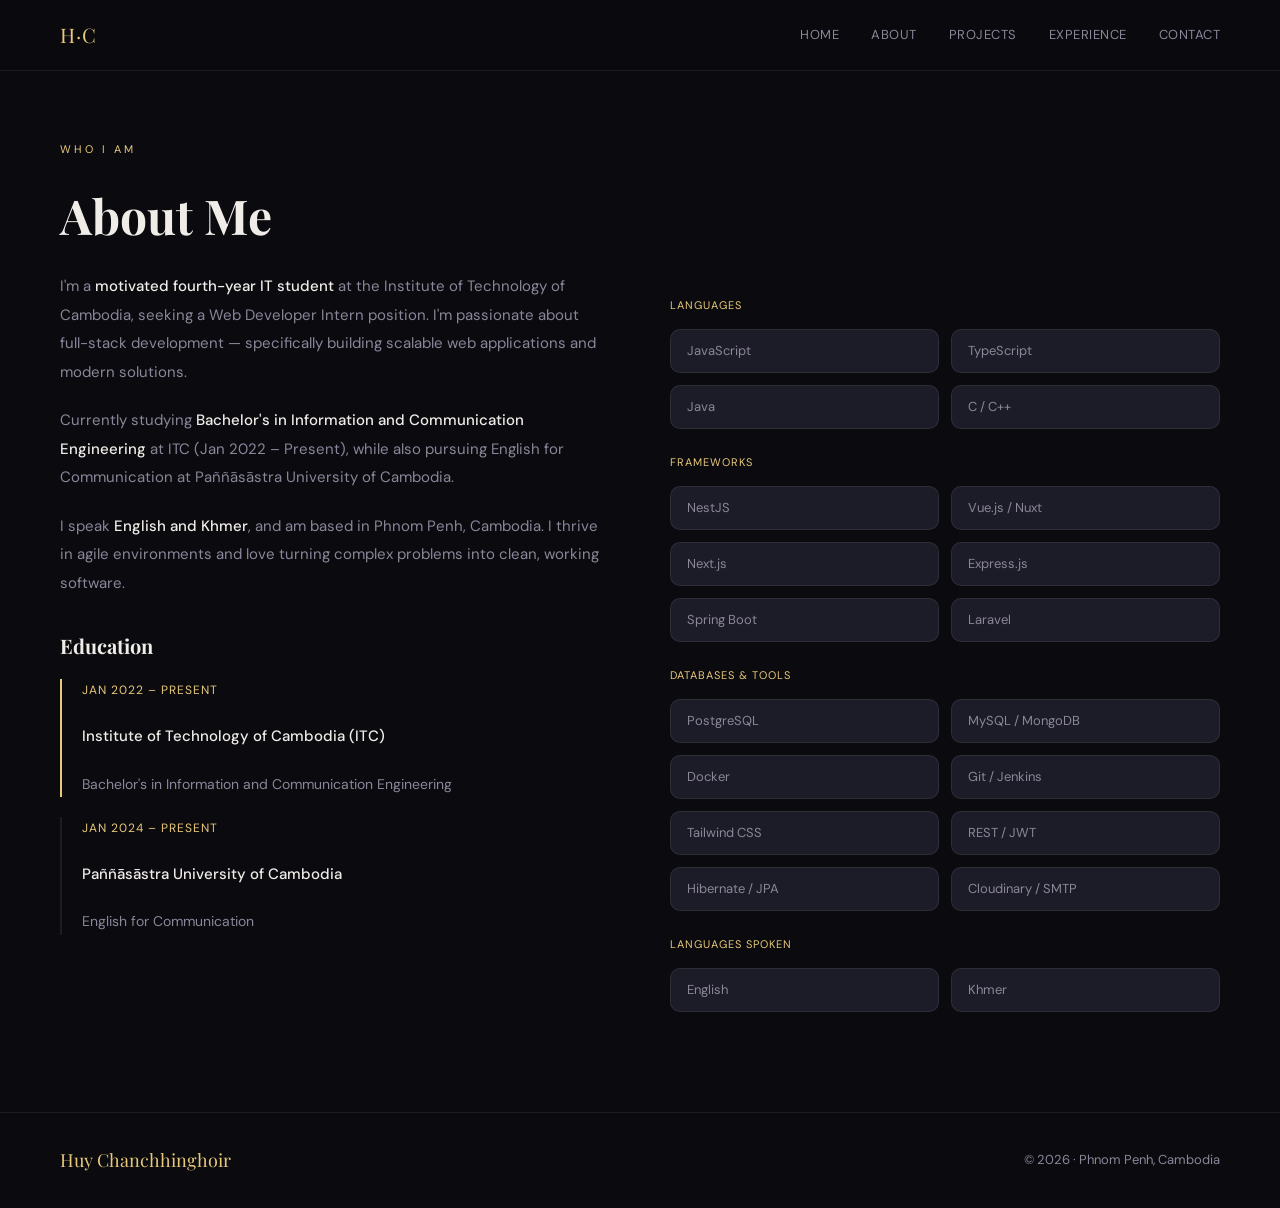
==== about.html @ 23d52115 "first commit" ====
<!DOCTYPE html>
<html lang="en">
<head>
  <meta charset="UTF-8"/>
  <meta name="viewport" content="width=device-width, initial-scale=1.0"/>
  <title>About | Huy Chanchhinghoir</title>
  <link rel="stylesheet" href="assets/css/style.css"/>
</head>
<body>

<nav>
  <div class="logo">H·C</div>
  <ul>
    <li><a href="index.html">Home</a></li>
    <li><a href="about.html">About</a></li>
    <li><a href="projects.html">Projects</a></li>
    <li><a href="experience.html">Experience</a></li>
    <li><a href="contact.html">Contact</a></li>
  </ul>
</nav>

<section style="padding-top:140px">
  <p class="section-eyebrow">Who I Am</p>
  <h2 class="section-title">About Me</h2>

  <div class="about-grid">
    <div class="about-text">
      <p>
        I'm a <strong>motivated fourth-year IT student</strong> at the Institute
        of Technology of Cambodia, seeking a Web Developer Intern position.
        I'm passionate about full-stack development — specifically building
        scalable web applications and modern solutions.
      </p>
      <p>
        Currently studying <strong>Bachelor's in Information and Communication
        Engineering</strong> at ITC (Jan 2022 – Present), while also pursuing
        English for Communication at Paññāsāstra University of Cambodia.
      </p>
      <p>
        I speak <strong>English and Khmer</strong>, and am based in Phnom Penh,
        Cambodia. I thrive in agile environments and love turning complex
        problems into clean, working software.
      </p>

      <h3 style="font-family:'Playfair Display',serif;margin:32px 0 16px;font-size:20px">Education</h3>
      <div style="border-left:2px solid var(--accent);padding-left:20px;margin-bottom:20px">
        <p style="font-size:12px;color:var(--accent);text-transform:uppercase;letter-spacing:1px">Jan 2022 – Present</p>
        <p style="font-weight:500;color:var(--text)">Institute of Technology of Cambodia (ITC)</p>
        <p style="color:var(--muted);font-size:14px">Bachelor's in Information and Communication Engineering</p>
      </div>
      <div style="border-left:2px solid var(--border);padding-left:20px">
        <p style="font-size:12px;color:var(--accent);text-transform:uppercase;letter-spacing:1px">Jan 2024 – Present</p>
        <p style="font-weight:500;color:var(--text)">Paññāsāstra University of Cambodia</p>
        <p style="color:var(--muted);font-size:14px">English for Communication</p>
      </div>
    </div>

    <div>
      <span class="skill-cat">Languages</span>
      <div class="skills-grid">
        <div class="skill-chip">JavaScript</div>
        <div class="skill-chip">TypeScript</div>
        <div class="skill-chip">Java</div>
        <div class="skill-chip">C / C++</div>
      </div>

      <span class="skill-cat">Frameworks</span>
      <div class="skills-grid">
        <div class="skill-chip">NestJS</div>
        <div class="skill-chip">Vue.js / Nuxt</div>
        <div class="skill-chip">Next.js</div>
        <div class="skill-chip">Express.js</div>
        <div class="skill-chip">Spring Boot</div>
        <div class="skill-chip">Laravel</div>
      </div>

      <span class="skill-cat">Databases & Tools</span>
      <div class="skills-grid">
        <div class="skill-chip">PostgreSQL</div>
        <div class="skill-chip">MySQL / MongoDB</div>
        <div class="skill-chip">Docker</div>
        <div class="skill-chip">Git / Jenkins</div>
        <div class="skill-chip">Tailwind CSS</div>
        <div class="skill-chip">REST / JWT</div>
        <div class="skill-chip">Hibernate / JPA</div>
        <div class="skill-chip">Cloudinary / SMTP</div>
      </div>

      <span class="skill-cat">Languages Spoken</span>
      <div class="skills-grid">
        <div class="skill-chip">English</div>
        <div class="skill-chip">Khmer</div>
      </div>
    </div>
  </div>
</section>

<footer>
  <div class="footer-logo">Huy Chanchhinghoir</div>
  <div class="footer-copy">© 2026 · Phnom Penh, Cambodia</div>
</footer>

<script src="assets/js/main.js"></script>
</body>
</html>
---- assets/css/style.css ----
@import url('https://fonts.googleapis.com/css2?family=Playfair+Display:wght@400;700&family=DM+Sans:wght@300;400;500&display=swap');

*{margin:0;padding:0;box-sizing:border-box}

:root{
  --bg:#0a0a0f;
  --surface:#13131a;
  --surface2:#1c1c28;
  --accent:#e8c97a;
  --accent2:#7c6aff;
  --text:#f0ede8;
  --muted:#8b8699;
  --border:rgba(255,255,255,0.08);
}

html{scroll-behavior:smooth}
body{background:var(--bg);color:var(--text);font-family:'DM Sans',sans-serif;font-size:15px;line-height:1.7;overflow-x:hidden}

/* ── NAV ── */
nav{
  position:fixed;top:0;left:0;right:0;z-index:100;
  display:flex;justify-content:space-between;align-items:center;
  padding:18px 60px;
  background:rgba(10,10,15,0.85);
  backdrop-filter:blur(20px);
  border-bottom:1px solid var(--border);
}
.logo{font-family:'Playfair Display',serif;font-size:20px;color:var(--accent);letter-spacing:1px}
nav ul{display:flex;gap:32px;list-style:none}
nav a{color:var(--muted);text-decoration:none;font-size:13px;letter-spacing:0.5px;text-transform:uppercase;transition:color 0.3s}
nav a:hover{color:var(--accent)}

/* ── HERO ── */
.hero{
  min-height:100vh;display:flex;align-items:center;
  padding:120px 60px 80px;
  position:relative;overflow:hidden;
}
.hero::before{
  content:'';position:absolute;top:-200px;right:-200px;
  width:600px;height:600px;
  background:radial-gradient(circle,rgba(124,106,255,0.12) 0%,transparent 70%);
  pointer-events:none;
}
.hero::after{
  content:'';position:absolute;bottom:-100px;left:0;
  width:400px;height:400px;
  background:radial-gradient(circle,rgba(232,201,122,0.07) 0%,transparent 70%);
  pointer-events:none;
}
.hero-content{max-width:700px;z-index:1}
.hero-tag{
  display:inline-block;
  font-size:11px;letter-spacing:3px;text-transform:uppercase;
  color:var(--accent);border:1px solid rgba(232,201,122,0.3);
  padding:6px 16px;border-radius:100px;margin-bottom:28px;
}
.hero h1{
  font-family:'Playfair Display',serif;
  font-size:clamp(48px,7vw,80px);
  line-height:1.08;font-weight:700;margin-bottom:24px;
}
.hero h1 span{color:var(--accent)}
.hero-sub{font-size:17px;color:var(--muted);max-width:520px;margin-bottom:40px;line-height:1.8}
.hero-btns{display:flex;gap:16px;flex-wrap:wrap}

.btn-primary{
  padding:14px 32px;background:var(--accent);color:#0a0a0f;
  border-radius:100px;font-weight:500;text-decoration:none;font-size:14px;
  transition:transform 0.2s,box-shadow 0.2s;
}
.btn-primary:hover{transform:translateY(-2px);box-shadow:0 12px 32px rgba(232,201,122,0.3)}
.btn-ghost{
  padding:14px 32px;border:1px solid var(--border);color:var(--text);
  border-radius:100px;font-size:14px;text-decoration:none;
  transition:border-color 0.2s,background 0.2s;
}
.btn-ghost:hover{border-color:rgba(255,255,255,0.3);background:rgba(255,255,255,0.04)}

.hero-meta{
  display:flex;gap:48px;margin-top:60px;padding-top:40px;
  border-top:1px solid var(--border);
}
.hero-meta-num{font-family:'Playfair Display',serif;font-size:32px;color:var(--text)}
.hero-meta-label{font-size:12px;color:var(--muted);text-transform:uppercase;letter-spacing:1px}

/* ── SECTIONS ── */
section{padding:100px 60px}
.section-eyebrow{font-size:11px;letter-spacing:3px;text-transform:uppercase;color:var(--accent);margin-bottom:16px}
.section-title{font-family:'Playfair Display',serif;font-size:clamp(32px,4vw,48px);margin-bottom:16px}
.section-sub{color:var(--muted);max-width:500px;margin-bottom:56px}

/* ── ABOUT ── */
.about-grid{display:grid;grid-template-columns:1fr 1fr;gap:60px;align-items:start}
.about-text p{color:var(--muted);margin-bottom:20px;line-height:1.9}
.about-text p strong{color:var(--text);font-weight:500}
.skills-grid{display:grid;grid-template-columns:1fr 1fr;gap:12px}
.skill-chip{
  background:var(--surface2);border:1px solid var(--border);
  padding:10px 16px;border-radius:10px;font-size:13px;
  color:var(--muted);transition:border-color 0.2s,color 0.2s;
}
.skill-chip:hover{border-color:rgba(232,201,122,0.3);color:var(--text)}
.skill-cat{font-size:11px;letter-spacing:1px;text-transform:uppercase;color:var(--accent);display:block;margin-bottom:14px;margin-top:24px}

/* ── PROJECTS ── */
.projects-grid{display:grid;grid-template-columns:repeat(auto-fit,minmax(300px,1fr));gap:24px}
.project-card{
  background:var(--surface);border:1px solid var(--border);
  border-radius:20px;padding:32px;
  transition:transform 0.3s,border-color 0.3s;cursor:pointer;
  position:relative;overflow:hidden;
}
.project-card::before{
  content:'';position:absolute;inset:0;
  background:linear-gradient(135deg,rgba(124,106,255,0.04) 0%,transparent 60%);
  opacity:0;transition:opacity 0.3s;
}
.project-card:hover::before{opacity:1}
.project-card:hover{transform:translateY(-4px);border-color:rgba(124,106,255,0.3)}
.project-card.featured{
  border-color:rgba(232,201,122,0.2);
  grid-column:span 2;
  display:grid;grid-template-columns:1fr 1fr;gap:40px;align-items:center;
}
.project-card.featured::before{background:linear-gradient(135deg,rgba(232,201,122,0.05) 0%,transparent 60%)}
.project-card.featured:hover{border-color:rgba(232,201,122,0.4)}

.proj-year{font-size:11px;letter-spacing:2px;text-transform:uppercase;color:var(--muted);margin-bottom:16px}
.proj-title{font-family:'Playfair Display',serif;font-size:24px;margin-bottom:12px}
.proj-desc{color:var(--muted);font-size:14px;line-height:1.8;margin-bottom:20px}
.proj-tags{display:flex;flex-wrap:wrap;gap:8px}
.proj-tag{
  font-size:11px;padding:5px 12px;border-radius:100px;
  background:rgba(124,106,255,0.1);color:#a99eff;border:1px solid rgba(124,106,255,0.2);
}
.proj-tag.gold{background:rgba(232,201,122,0.1);color:var(--accent);border-color:rgba(232,201,122,0.2)}
.proj-icon{
  width:56px;height:56px;border-radius:14px;
  display:flex;align-items:center;justify-content:center;
  font-size:24px;margin-bottom:24px;
}
.proj-icon.purple{background:rgba(124,106,255,0.15)}
.proj-icon.gold{background:rgba(232,201,122,0.15)}
.proj-icon.teal{background:rgba(29,158,117,0.15)}
.proj-visual{
  background:var(--surface2);border-radius:12px;
  height:180px;display:flex;align-items:center;justify-content:center;
  border:1px solid var(--border);font-size:48px;
}

/* ── EXPERIENCE ── */
.exp-timeline{position:relative;padding-left:32px}
.exp-timeline::before{
  content:'';position:absolute;left:6px;top:8px;bottom:0;
  width:1px;background:var(--border);
}
.exp-item{position:relative;margin-bottom:52px}
.exp-dot{
  position:absolute;left:-32px;top:6px;
  width:13px;height:13px;border-radius:50%;
  background:var(--accent);border:2px solid var(--bg);
}
.exp-period{font-size:12px;color:var(--accent);letter-spacing:1px;text-transform:uppercase;margin-bottom:6px}
.exp-role{font-family:'Playfair Display',serif;font-size:20px;margin-bottom:6px}
.exp-company{font-size:13px;color:var(--muted);margin-bottom:16px}
.exp-desc{color:var(--muted);font-size:14px;line-height:1.9}
.exp-desc li{margin-bottom:8px}

/* ── CONTACT ── */
.contact-wrap{
  background:var(--surface);border:1px solid var(--border);border-radius:24px;
  padding:60px;display:grid;grid-template-columns:1fr 1fr;gap:60px;align-items:center;
}
.contact-big{font-family:'Playfair Display',serif;font-size:clamp(28px,4vw,44px);line-height:1.2;margin-bottom:20px}
.contact-big span{color:var(--accent)}
.contact-detail{display:flex;gap:14px;align-items:center;margin-bottom:16px;color:var(--muted);font-size:14px}
.contact-detail strong{color:var(--text)}
.contact-icon{
  width:36px;height:36px;background:var(--surface2);border-radius:10px;
  display:flex;align-items:center;justify-content:center;font-size:16px;flex-shrink:0;
}
.contact-form{background:var(--bg);border-radius:16px;padding:32px;border:1px solid var(--border)}
.contact-form input,
.contact-form textarea{
  width:100%;padding:12px 16px;
  background:var(--surface2);border:1px solid var(--border);
  border-radius:10px;color:var(--text);
  font-family:'DM Sans',sans-serif;font-size:14px;
  outline:none;margin-bottom:12px;display:block;
}
.contact-form textarea{resize:none;margin-bottom:16px}
.contact-form button{
  width:100%;padding:14px;background:var(--accent);color:#0a0a0f;
  border:none;border-radius:10px;
  font-family:'DM Sans',sans-serif;font-size:14px;font-weight:500;cursor:pointer;
  transition:opacity 0.2s;
}
.contact-form button:hover{opacity:0.9}

/* ── FOOTER ── */
footer{
  border-top:1px solid var(--border);padding:32px 60px;
  display:flex;justify-content:space-between;align-items:center;
}
.footer-logo{font-family:'Playfair Display',serif;color:var(--accent);font-size:18px}
.footer-copy{color:var(--muted);font-size:13px}

/* ── ANIMATIONS ── */
@keyframes fadeUp{from{opacity:0;transform:translateY(30px)}to{opacity:1;transform:translateY(0)}}
.fade-up{animation:fadeUp 0.8s ease both}
.delay-1{animation-delay:0.1s}
.delay-2{animation-delay:0.2s}
.delay-3{animation-delay:0.3s}
.delay-4{animation-delay:0.4s}

/* ── RESPONSIVE ── */
@media(max-width:768px){
  nav{padding:16px 24px}
  nav ul{gap:16px}
  .hero{padding:100px 24px 60px}
  .hero-meta{gap:24px}
  section{padding:70px 24px}
  .about-grid,
  .projects-grid,
  .project-card.featured,
  .contact-wrap{grid-template-columns:1fr}
  .project-card.featured{grid-column:auto}
  footer{padding:24px;flex-direction:column;gap:12px;text-align:center}
}
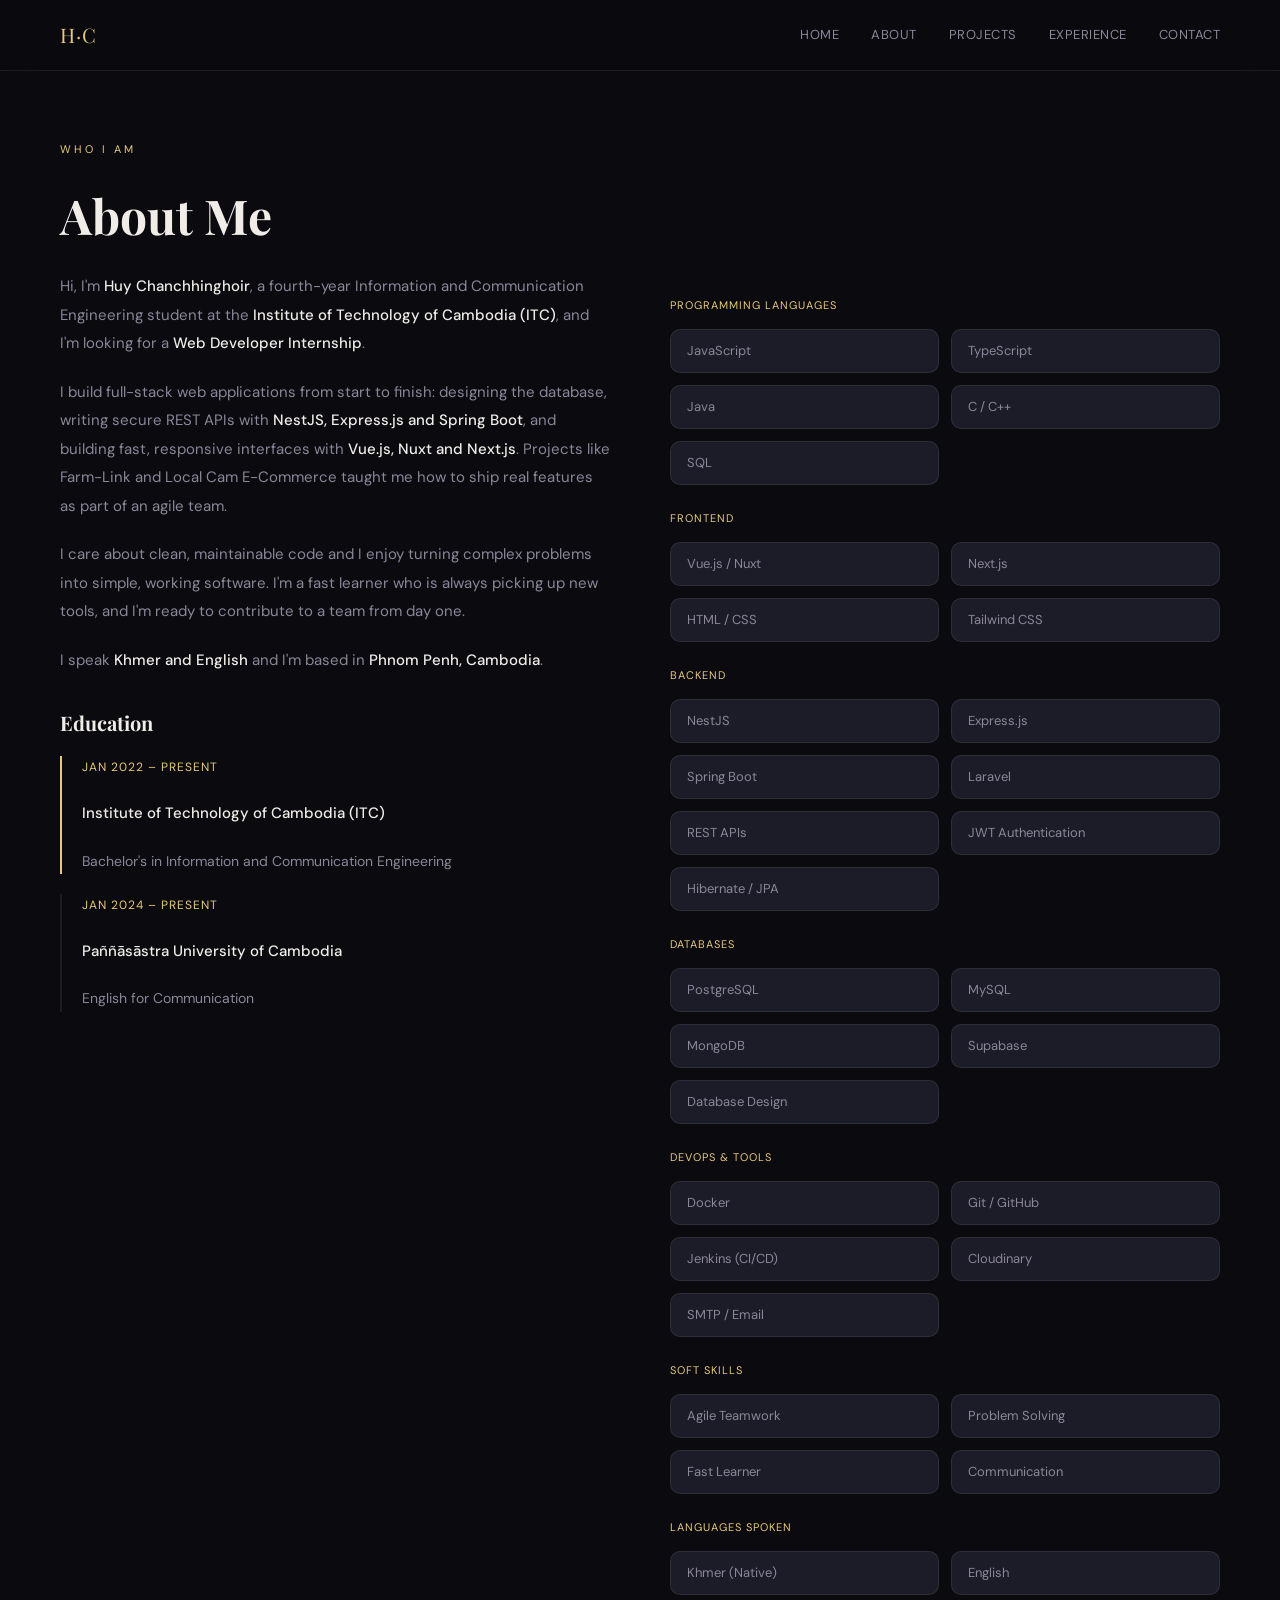
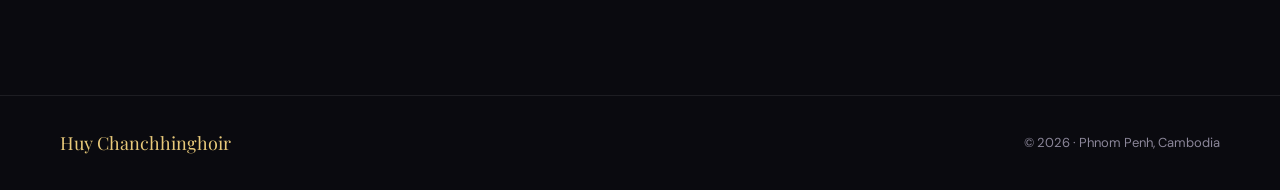
==== commit d9325cb4: "Update intro and reorganize skills; fix hero photo" ====
--- a/about.html
+++ b/about.html
@@ -26,20 +26,25 @@
   <div class="about-grid">
     <div class="about-text">
       <p>
-        I'm a <strong>motivated fourth-year IT student</strong> at the Institute
-        of Technology of Cambodia, seeking a Web Developer Intern position.
-        I'm passionate about full-stack development — specifically building
-        scalable web applications and modern solutions.
+        Hi, I'm <strong>Huy Chanchhinghoir</strong>, a fourth-year Information and
+        Communication Engineering student at the <strong>Institute of Technology of
+        Cambodia (ITC)</strong>, and I'm looking for a <strong>Web Developer Internship</strong>.
       </p>
       <p>
-        Currently studying <strong>Bachelor's in Information and Communication
-        Engineering</strong> at ITC (Jan 2022 – Present), while also pursuing
-        English for Communication at Paññāsāstra University of Cambodia.
+        I build full-stack web applications from start to finish: designing the
+        database, writing secure REST APIs with <strong>NestJS, Express.js and Spring
+        Boot</strong>, and building fast, responsive interfaces with <strong>Vue.js,
+        Nuxt and Next.js</strong>. Projects like Farm-Link and Local Cam E-Commerce taught
+        me how to ship real features as part of an agile team.
       </p>
       <p>
-        I speak <strong>English and Khmer</strong>, and am based in Phnom Penh,
-        Cambodia. I thrive in agile environments and love turning complex
-        problems into clean, working software.
+        I care about clean, maintainable code and I enjoy turning complex problems
+        into simple, working software. I'm a fast learner who is always picking up
+        new tools, and I'm ready to contribute to a team from day one.
+      </p>
+      <p>
+        I speak <strong>Khmer and English</strong> and I'm based in
+        <strong>Phnom Penh, Cambodia</strong>.
       </p>
 
       <h3 style="font-family:'Playfair Display',serif;margin:32px 0 16px;font-size:20px">Education</h3>
@@ -56,40 +61,64 @@
     </div>
 
     <div>
-      <span class="skill-cat">Languages</span>
+      <span class="skill-cat">Programming Languages</span>
       <div class="skills-grid">
         <div class="skill-chip">JavaScript</div>
         <div class="skill-chip">TypeScript</div>
         <div class="skill-chip">Java</div>
         <div class="skill-chip">C / C++</div>
+        <div class="skill-chip">SQL</div>
       </div>
 
-      <span class="skill-cat">Frameworks</span>
+      <span class="skill-cat">Frontend</span>
+      <div class="skills-grid">
+        <div class="skill-chip">Vue.js / Nuxt</div>
+        <div class="skill-chip">Next.js</div>
+        <div class="skill-chip">HTML / CSS</div>
+        <div class="skill-chip">Tailwind CSS</div>
+      </div>
+
+      <span class="skill-cat">Backend</span>
       <div class="skills-grid">
         <div class="skill-chip">NestJS</div>
-        <div class="skill-chip">Vue.js / Nuxt</div>
-        <div class="skill-chip">Next.js</div>
         <div class="skill-chip">Express.js</div>
         <div class="skill-chip">Spring Boot</div>
         <div class="skill-chip">Laravel</div>
+        <div class="skill-chip">REST APIs</div>
+        <div class="skill-chip">JWT Authentication</div>
+        <div class="skill-chip">Hibernate / JPA</div>
       </div>
 
-      <span class="skill-cat">Databases & Tools</span>
+      <span class="skill-cat">Databases</span>
       <div class="skills-grid">
         <div class="skill-chip">PostgreSQL</div>
-        <div class="skill-chip">MySQL / MongoDB</div>
+        <div class="skill-chip">MySQL</div>
+        <div class="skill-chip">MongoDB</div>
+        <div class="skill-chip">Supabase</div>
+        <div class="skill-chip">Database Design</div>
+      </div>
+
+      <span class="skill-cat">DevOps & Tools</span>
+      <div class="skills-grid">
         <div class="skill-chip">Docker</div>
-        <div class="skill-chip">Git / Jenkins</div>
-        <div class="skill-chip">Tailwind CSS</div>
-        <div class="skill-chip">REST / JWT</div>
-        <div class="skill-chip">Hibernate / JPA</div>
-        <div class="skill-chip">Cloudinary / SMTP</div>
+        <div class="skill-chip">Git / GitHub</div>
+        <div class="skill-chip">Jenkins (CI/CD)</div>
+        <div class="skill-chip">Cloudinary</div>
+        <div class="skill-chip">SMTP / Email</div>
+      </div>
+
+      <span class="skill-cat">Soft Skills</span>
+      <div class="skills-grid">
+        <div class="skill-chip">Agile Teamwork</div>
+        <div class="skill-chip">Problem Solving</div>
+        <div class="skill-chip">Fast Learner</div>
+        <div class="skill-chip">Communication</div>
       </div>
 
       <span class="skill-cat">Languages Spoken</span>
       <div class="skills-grid">
+        <div class="skill-chip">Khmer (Native)</div>
         <div class="skill-chip">English</div>
-        <div class="skill-chip">Khmer</div>
       </div>
     </div>
   </div>
